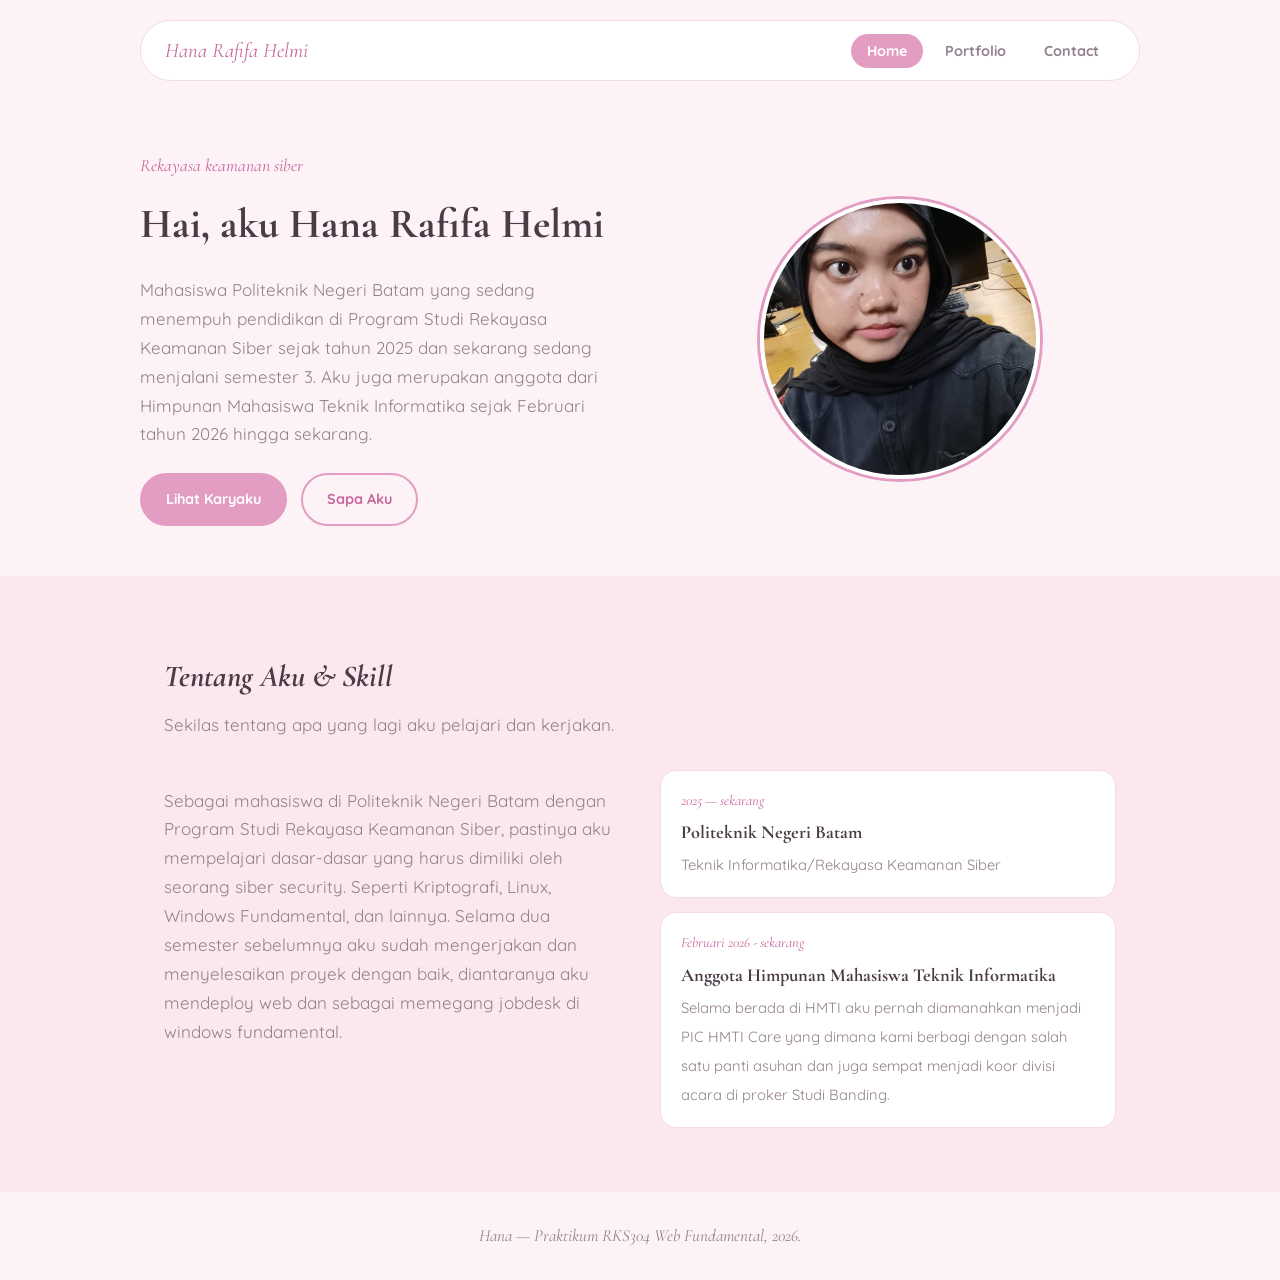
==== minggu1/index.html @ 5564fbb6 "Add files via upload" ====
<!DOCTYPE html>
<html lang="id">
<head>
  <meta charset="UTF-8">
  <meta name="viewport" content="width=device-width, initial-scale=1.0">
  <title>Hana — Profil Pribadi</title>
  <link rel="preconnect" href="https://fonts.googleapis.com">
  <link href="https://fonts.googleapis.com/css2?family=Cormorant+Garamond:ital,wght@0,500;0,600;1,500;1,600&family=Quicksand:wght@500;600;700&display=swap" rel="stylesheet">
  <link rel="stylesheet" href="style.css">
</head>
<body>

  <header class="site-header">
    <div class="wrap nav-pill">
      <a href="index.html" class="brand">Hana Rafifa Helmi</a>
      <nav class="main-nav">
        <ul>
          <li><a href="index.html" class="active">Home</a></li>
          <li><a href="portfolio.html">Portfolio</a></li>
          <li><a href="contact.html">Contact</a></li>
        </ul>
      </nav>
    </div>
  </header>

  <main>
    <section class="hero wrap">
      <div class="hero-text">
        <p class="hero-role">Rekayasa keamanan siber</p>
        <h1>Hai, aku Hana Rafifa Helmi</h1>
        <p class="hero-bio">
          Mahasiswa Politeknik Negeri Batam yang sedang menempuh pendidikan
          di Program Studi Rekayasa Keamanan Siber sejak tahun 2025 dan sekarang
          sedang menjalani semester 3. Aku juga merupakan anggota dari Himpunan
          Mahasiswa Teknik Informatika sejak Februari tahun 2026 hingga sekarang.
        </p>
        <div class="btn-row">
          <a href="portfolio.html" class="btn btn-primary">Lihat Karyaku</a>
          <a href="contact.html" class="btn btn-ghost">Sapa Aku</a>
        </div>
      </div>

      <div class="hero-visual">
        <!-- GANTI src ini dengan foto profil kamu yang asli, mis. "foto-profil.jpg" -->
        <img class="hero-photo" src="foto-profile.jpeg" alt="Foto profil Hana">
      </div>
    </section>

    <section class="block" id="about">
      <div class="wrap">
        <h2>Tentang Aku &amp; Skill</h2>
        <p class="block-sub">Sekilas tentang apa yang lagi aku pelajari dan kerjakan.</p>
        <div class="about-columns">
          <div>
            <p>
              Sebagai mahasiswa di Politeknik Negeri Batam dengan Program Studi
              Rekayasa Keamanan Siber, pastinya aku mempelajari dasar-dasar yang 
              harus dimiliki oleh seorang siber security. Seperti Kriptografi, Linux,
              Windows Fundamental, dan lainnya. Selama dua semester sebelumnya aku 
              sudah mengerjakan dan menyelesaikan proyek dengan baik, diantaranya aku 
              mendeploy web dan sebagai memegang jobdesk di windows fundamental.
              
          </div>
          <div>
            <div class="edu-card">
              <span class="time">2025 — sekarang</span>
              <strong>Politeknik Negeri Batam</strong>
              <span>Teknik Informatika/Rekayasa Keamanan Siber</span>
            </div>
            <div class="edu-card">
              <span class="time">Februari 2026 - sekarang</span>
              <strong>Anggota Himpunan Mahasiswa Teknik Informatika</strong>
              <span>Selama berada di HMTI aku pernah diamanahkan menjadi
                PIC HMTI Care yang dimana kami berbagi dengan salah satu
                panti asuhan dan juga sempat menjadi koor divisi acara
                di proker Studi Banding.
              </span>
            </div>
          </div>
        </div>
      </div>
    </section>
  </main>

  <footer class="site-footer">
    <div class="wrap">
      Hana — Praktikum RKS304 Web Fundamental, 2026.
    </div>
  </footer>

</body>
</html>
---- minggu1/style.css ----
* {
  box-sizing: border-box;
}

body {
  margin: 0;
  background-color: #fdf3f6;
  color: #4a3b46;
  font-family: 'Quicksand', sans-serif;
  font-size: 17px;
  line-height: 1.7;
}

img {
  max-width: 100%;
}

a {
  color: #c9679e;
  text-decoration: none;
}

a:hover {
  text-decoration: underline;
}

h1, h2, h3 {
  font-family: 'Cormorant Garamond', serif;
  color: #4a3b46;
}

/* ---------- lebar konten ---------- */

.wrap {
  max-width: 1000px;
  margin: 0 auto;
  padding: 0 24px;
}

/* ---------- navigasi ---------- */

.site-header {
  padding: 20px 0;
}

.nav-pill {
  display: flex;
  justify-content: space-between;
  align-items: center;
  background-color: #ffffff;
  border: 1px solid #f3dbe6;
  border-radius: 40px;
  padding: 12px 24px;
}

.brand {
  font-family: 'Cormorant Garamond', serif;
  font-style: italic;
  font-size: 1.3rem;
  color: #c9679e;
}

.main-nav ul {
  list-style: none;
  display: flex;
  gap: 6px;
  margin: 0;
  padding: 0;
}

.main-nav a {
  font-family: 'Quicksand', sans-serif;
  font-weight: 700;
  font-size: 0.9rem;
  color: #93818d;
  padding: 8px 16px;
  border-radius: 30px;
}

.main-nav a:hover {
  text-decoration: none;
  background-color: #fbe7ee;
  color: #c9679e;
}

.main-nav a.active {
  background-color: #e39cc2;
  color: #ffffff;
}

/* ---------- hero (foto + teks perkenalan) ---------- */

.hero {
  padding: 50px 0;
  display: flex;
  align-items: center;
  gap: 40px;
}

.hero-text {
  flex: 1;
}

.hero-visual {
  flex: 1;
  display: flex;
  justify-content: center;
}

.hero-photo {
  width: 280px;
  height: 280px;
  object-fit: cover;
  border-radius: 50%;
  border: 4px solid #ffffff;
  box-shadow: 0 0 0 3px #e39cc2;
}

.hero-role {
  font-family: 'Cormorant Garamond', serif;
  font-style: italic;
  color: #c9679e;
  font-size: 1.1rem;
  margin: 0 0 8px;
}

.hero h1 {
  font-size: 2.6rem;
  margin: 0 0 16px;
}

.hero-bio {
  color: #93818d;
  max-width: 460px;
  margin: 0 0 24px;
}

.btn-row {
  display: flex;
  gap: 14px;
}

.btn {
  display: inline-block;
  padding: 12px 24px;
  border-radius: 30px;
  font-family: 'Quicksand', sans-serif;
  font-weight: 700;
  font-size: 0.9rem;
  border: 2px solid #e39cc2;
}

.btn-primary {
  background-color: #e39cc2;
  color: #ffffff;
}

.btn-primary:hover {
  background-color: #c9679e;
  text-decoration: none;
}

.btn-ghost {
  color: #c9679e;
  background-color: transparent;
}

.btn-ghost:hover {
  background-color: #fbe7ee;
  text-decoration: none;
}

/* ---------- section tentang & skill ---------- */

.block {
  background-color: #fbe7ee;
  padding: 50px 0;
}

.block h2 {
  font-size: 1.9rem;
  font-style: italic;
  margin-bottom: 8px;
}

.block-sub {
  color: #93818d;
  margin: 0 0 30px;
}

.about-columns {
  display: flex;
  gap: 40px;
}

.about-columns > div {
  flex: 1;
}

.about-columns p {
  color: #93818d;
}

.skill-list {
  list-style: none;
  display: flex;
  flex-wrap: wrap;
  gap: 10px;
  padding: 0;
  margin: 20px 0 0;
}

.skill-list li {
  font-family: 'Quicksand', sans-serif;
  font-weight: 700;
  font-size: 0.85rem;
  padding: 8px 16px;
  border-radius: 30px;
  background-color: #ffffff;
  border: 2px solid #e39cc2;
  color: #c9679e;
}

.edu-card {
  background-color: #ffffff;
  border: 1px solid #f3dbe6;
  border-radius: 16px;
  padding: 18px 20px;
  margin-bottom: 14px;
}

.edu-card .time {
  font-family: 'Cormorant Garamond', serif;
  font-style: italic;
  font-size: 0.9rem;
  color: #c9679e;
  display: block;
}

.edu-card strong {
  display: block;
  font-family: 'Cormorant Garamond', serif;
  font-size: 1.15rem;
  margin: 4px 0 2px;
}

.edu-card span {
  color: #93818d;
  font-size: 0.92rem;
}

/* ---------- portfolio ---------- */

.project-list {
  display: flex;
  gap: 26px;
}

.card {
  flex: 1;
  background-color: #ffffff;
  border: 1px solid #f3dbe6;
  border-radius: 20px;
  padding: 26px;
}

.card-tag {
  display: inline-block;
  font-family: 'Quicksand', sans-serif;
  font-weight: 700;
  font-size: 0.75rem;
  padding: 5px 14px;
  border-radius: 30px;
  background-color: #fbe7ee;
  color: #c9679e;
  margin-bottom: 12px;
}

.card h3 {
  font-size: 1.3rem;
  font-style: italic;
  margin: 0 0 10px;
}

.card p {
  color: #93818d;
  margin: 0 0 12px;
}

/* ---------- form kontak ---------- */

.contact-columns {
  display: flex;
  gap: 40px;
}

.contact-info {
  flex: 0.8;
}

.contact-info p {
  color: #93818d;
}

.contact-info ul {
  list-style: none;
  padding: 0;
  margin: 20px 0 0;
}

.contact-info li {
  margin-bottom: 10px;
}

.contact-form {
  flex: 1.2;
  background-color: #ffffff;
  border: 1px solid #f3dbe6;
  border-radius: 20px;
  padding: 28px;
}

.field {
  margin-bottom: 40px;
}

.field label {
  display: block;
  font-family: 'Quicksand', sans-serif;
  font-weight: 700;
  font-size: 0.85rem;
  color: #93818d;
  margin-bottom: 10px;
}

.field input,
.field select,
.field textarea {
  width: 100%;
  background-color: #fdf3f6;
  border: 2px solid #f3dbe6;
  border-radius: 10px;
  padding: 10px 14px;
  color: #4a3b46;
  font-family: 'Quicksand', sans-serif;
  font-size: 0.95rem;
}

.form-note {
  font-size: 0.82rem;
  color: #93818d;
  margin-bottom: 16px;
}

/* ---------- footer ---------- */

.site-footer {
  padding: 30px 0;
  text-align: center;
  font-family: 'Cormorant Garamond', serif;
  font-style: italic;
  color: #93818d;
}

/* ---------- tampilan HP (responsive) ---------- */

@media (max-width: 700px) {
  .hero,
  .about-columns,
  .contact-columns,
  .project-list {
    flex-direction: column;
  }
}
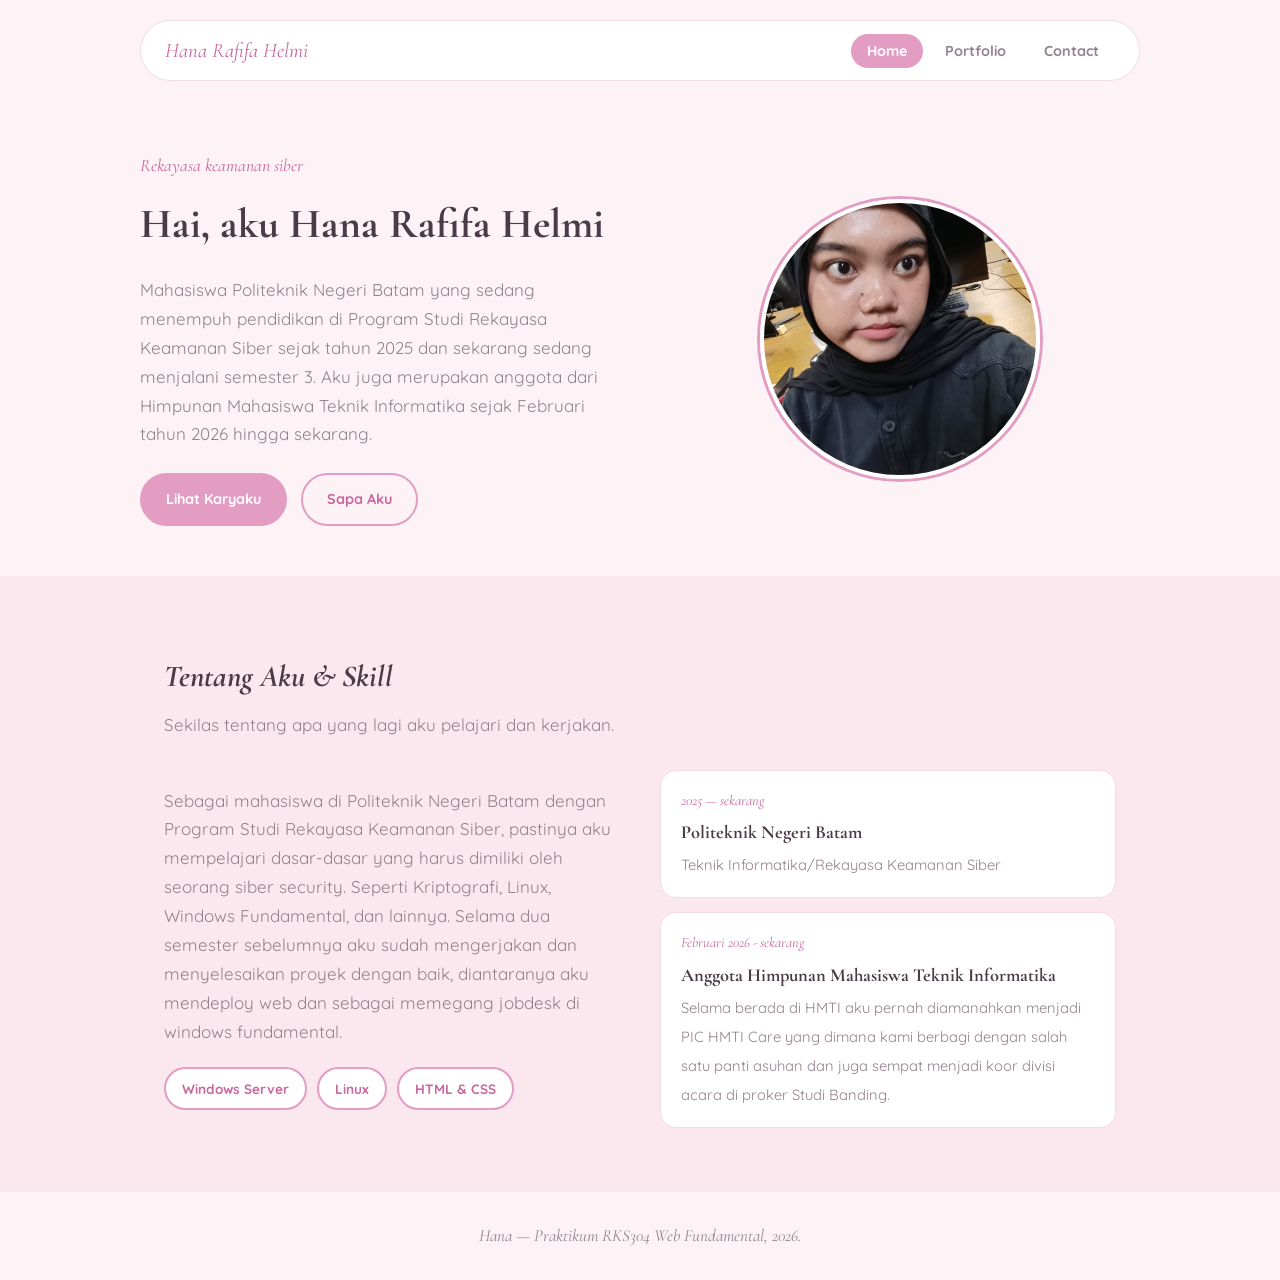
==== commit 8ae40d83: "Add files via upload" ====
--- a/minggu1/index.html
+++ b/minggu1/index.html
@@ -33,7 +33,8 @@
           di Program Studi Rekayasa Keamanan Siber sejak tahun 2025 dan sekarang
           sedang menjalani semester 3. Aku juga merupakan anggota dari Himpunan
           Mahasiswa Teknik Informatika sejak Februari tahun 2026 hingga sekarang.
-        </p>
+
+
         <div class="btn-row">
           <a href="portfolio.html" class="btn btn-primary">Lihat Karyaku</a>
           <a href="contact.html" class="btn btn-ghost">Sapa Aku</a>
@@ -41,7 +42,6 @@
       </div>
 
       <div class="hero-visual">
-        <!-- GANTI src ini dengan foto profil kamu yang asli, mis. "foto-profil.jpg" -->
         <img class="hero-photo" src="foto-profile.jpeg" alt="Foto profil Hana">
       </div>
     </section>
@@ -59,8 +59,13 @@
               Windows Fundamental, dan lainnya. Selama dua semester sebelumnya aku 
               sudah mengerjakan dan menyelesaikan proyek dengan baik, diantaranya aku 
               mendeploy web dan sebagai memegang jobdesk di windows fundamental.
-              
-          </div>
+            </p>
+            <ul class="skill-list">
+              <li>Windows Server</li>
+              <li>Linux</li>
+              <li>HTML &amp; CSS</li>
+            </ul>
+          </div> 
           <div>
             <div class="edu-card">
               <span class="time">2025 — sekarang</span>
--- a/minggu1/style.css
+++ b/minggu1/style.css
@@ -321,7 +321,7 @@
 }
 
 .field {
-  margin-bottom: 40px;
+  margin-bottom: 18px;
 }
 
 .field label {
@@ -330,7 +330,7 @@
   font-weight: 700;
   font-size: 0.85rem;
   color: #93818d;
-  margin-bottom: 10px;
+  margin-bottom: 6px;
 }
 
 .field input,
